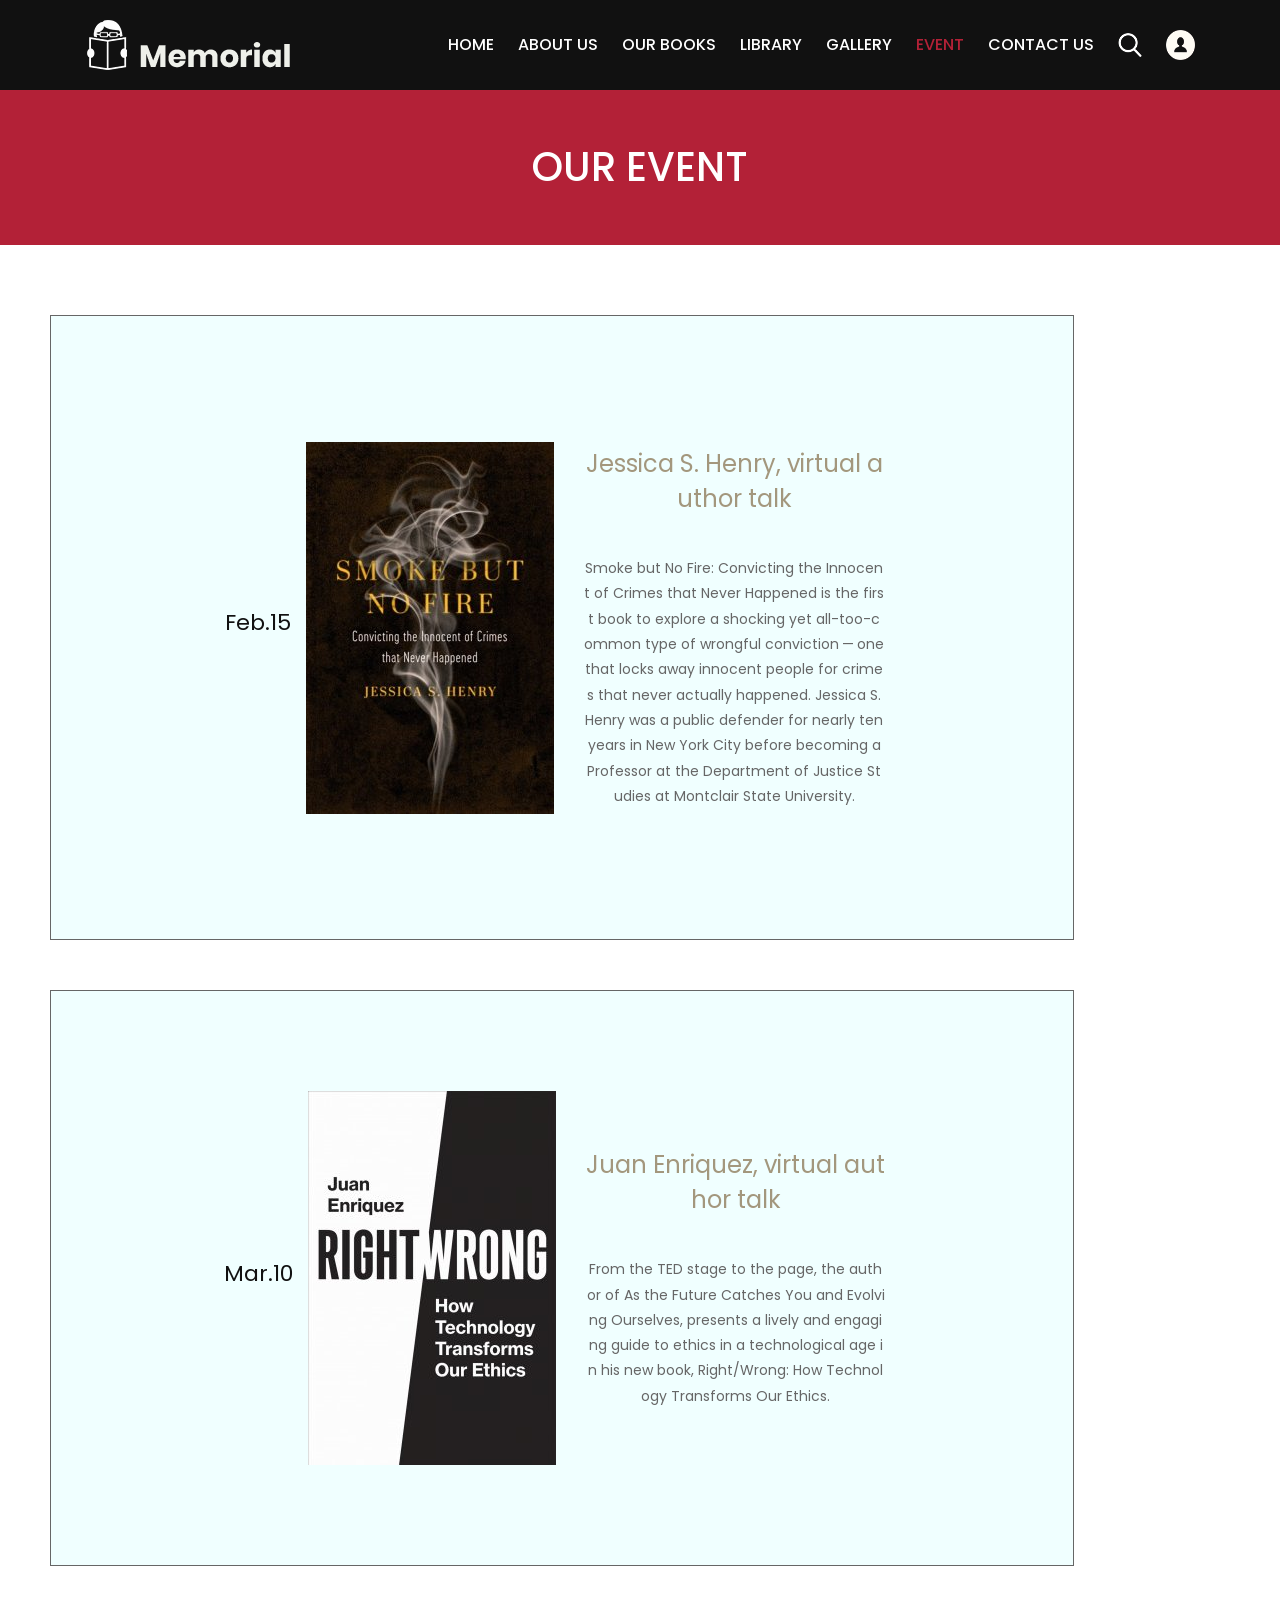
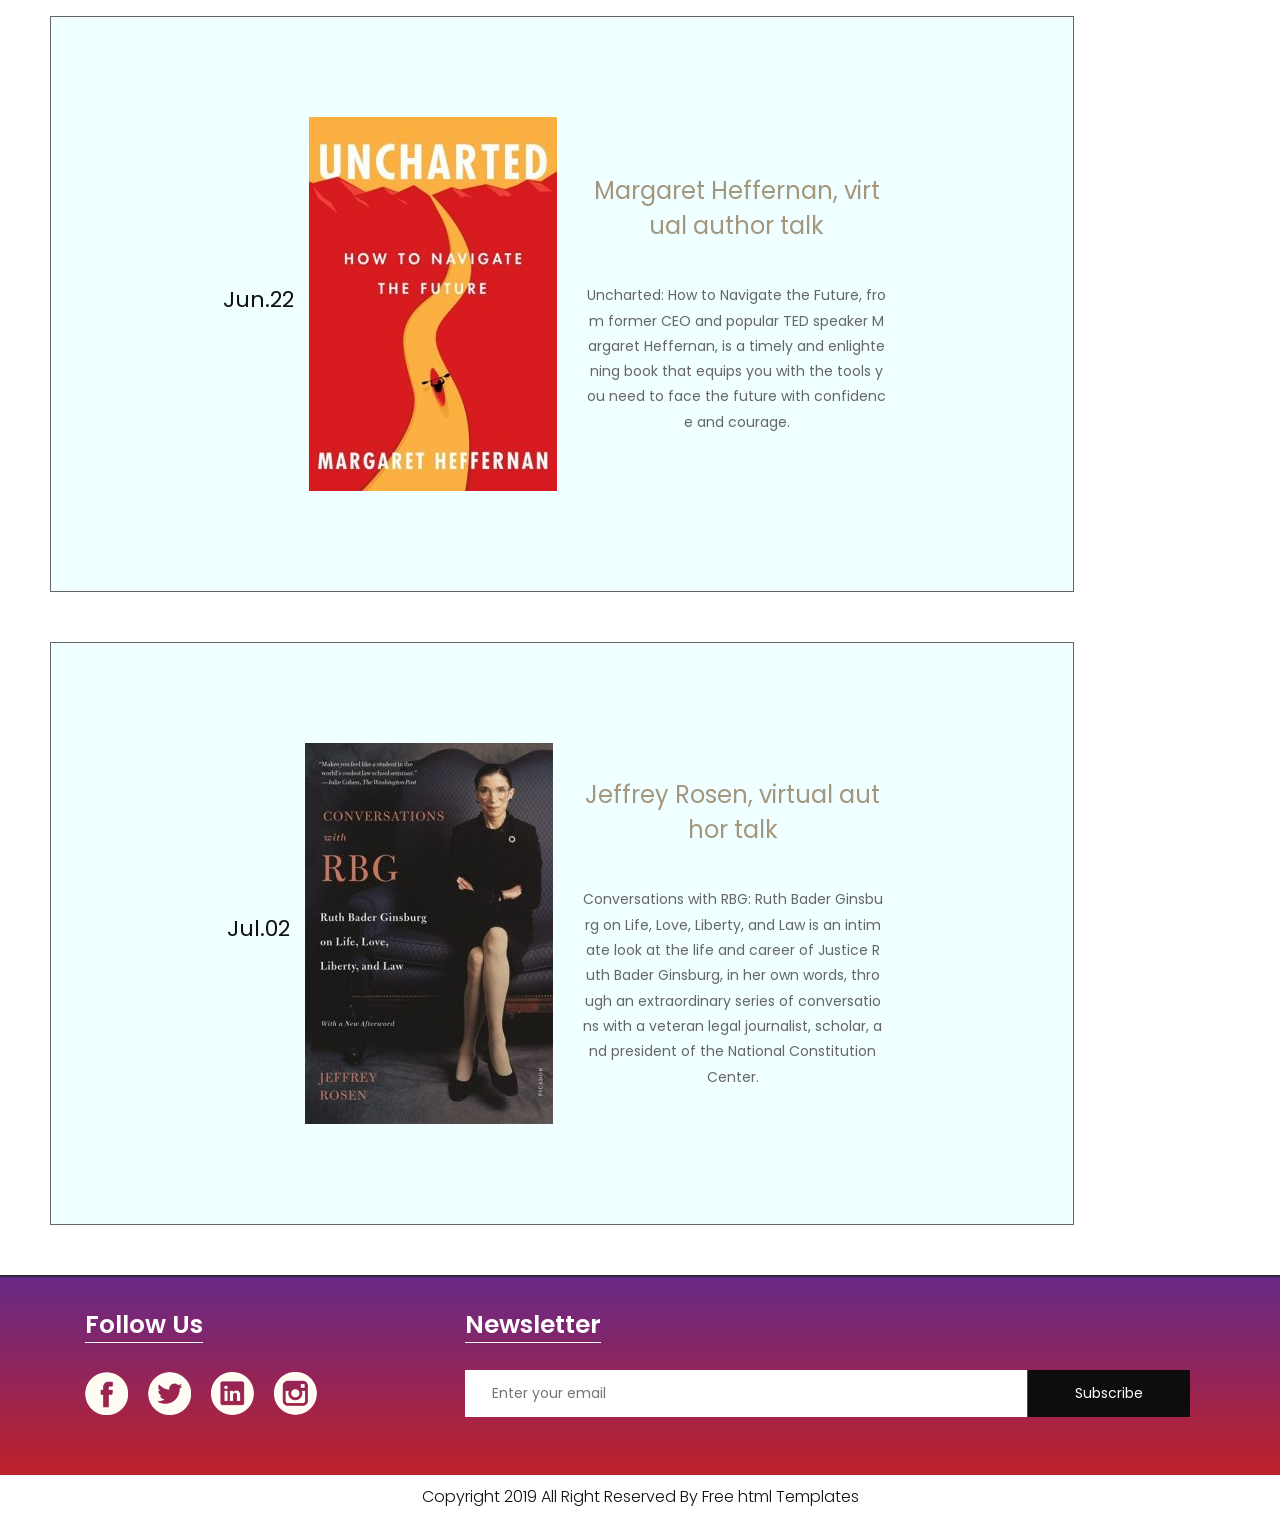
==== Breif_2/memorial/event.html @ 7fe06c8f "ajout maquettage et page html/css de page gallerie et event" ====
<!DOCTYPE html>
<html lang="en">
   <head>
      <!-- basic -->
      <meta charset="utf-8">
      <meta http-equiv="X-UA-Compatible" content="IE=edge">
      <!-- mobile metas -->
      <meta name="viewport" content="width=device-width, initial-scale=1">
      <meta name="viewport" content="initial-scale=1, maximum-scale=1">
      <!-- site metas -->
      <title>memorial books</title>
      <meta name="keywords" content="">
      <meta name="description" content="">
      <meta name="author" content="">
      <!-- bootstrap css -->
      <link rel="stylesheet" href="css/bootstrap.min.css">
      <!-- style css -->
      <link rel="stylesheet" href="css/style.css">
      <!-- Responsive-->
      <link rel="stylesheet" href="css/responsive.css">
      <!-- fevicon -->
      <link rel="icon" href="images/fevicon.png" type="image/gif" />
      <!-- Scrollbar Custom CSS -->
      <link rel="stylesheet" href="css/jquery.mCustomScrollbar.min.css">
      <!-- Style page Event -->
      <link rel="stylesheet" href="style.css">
      <!-- Tweaks for older IEs-->
      <!--[if lt IE 9]>
      <script src="https://oss.maxcdn.com/html5shiv/3.7.3/html5shiv.min.js"></script>
      <script src="https://oss.maxcdn.com/respond/1.4.2/respond.min.js"></script><![endif]-->
   </head>
   <!-- body -->
   <body class="main-layout">
      <!-- loader  -->
      <div class="loader_bg">
         <div class="loader"><img src="images/loading.gif" alt="#" /></div>
      </div>
      <!-- end loader -->
      <!-- header -->
      <header>
         <!-- header inner -->
         <div class="header">
            <div class="container">
               <div class="row">
                  <div class="col-xl-3 col-lg-3 col-md-3 col-sm-3 col logo_section">
                     <div class="full">
                        <div class="center-desk">
                           <div class="logo"> <a href="index.html"><img src="images/logo.png" alt="#"></a> </div>
                        </div>
                     </div>
                  </div>
                  <div class="col-xl-9 col-lg-9 col-md-9 col-sm-9">
                     <div class="menu-area">
                        <div class="limit-box">
                           <nav class="main-menu">
                              <ul class="menu-area-main">
                                 <li > <a href="index.html">Home</a> </li>
                                 <li > <a href="about.html">About us</a> </li>
                                 <li><a href="books.html">Our Books</a></li>
                                 <li><a href="library.html">library</a></li>
                                 <li><a href="gallerie.html">Gallery</a></li>
                                 <li class="active"><a href="event.html">Event</a></li>
                                 <li><a href="contact.html">Contact us</a></li>
                                 <li class="mean-last"> <a href="#"><img src="images/search_icon.png" alt="#" /></a> </li>
                                 <li class="mean-last"> <a href="#"><img src="images/top-icon.png" alt="#" /></a> </li>
                              </ul>
                           </nav>
                        </div>
                     </div>
                  </div>
               </div>
            </div>
         </div>
         </div>
         <!-- end header inner -->
      </header>
      <!-- end header -->
      <!-- about -->
      <div class="about-bg">
         <div class="container">
            <div class="row">
               <div class="col-xl-12 col-lg-12 col-md-12 col-sm-12">
                  <div class="abouttitle">
                     <h2> OUR EVENT</h2>
                  </div>
               </div>
            </div>
         </div>
      </div>
      <div class="Our Event">
         
      </div>
      <!-- end about -->
      <div class="Our Event"">
         <div class="container3">
            <div  class="box"><h2>Feb.15</h2><img src="images/jessicahenrybook_event.jpg"/> <div class="textareaa"><h1>Jessica S. Henry, virtual author talk </h1><span class="desc">Smoke but No Fire: Convicting the Innocent of Crimes that Never Happened is the first book to explore a shocking yet all-too-common type of wrongful conviction — one that locks away innocent people for crimes that never actually happened.</B> Jessica S. Henry was a public defender for nearly ten years in New York City before becoming a Professor at the Department of Justice Studies at Montclair State University.</span></div></div>
            <div  class="box"><h2>Mar.10</h2><img src="images/juan-enriquez-event.jpg"/><div class="textareaa"><h1>Juan Enriquez, virtual author talk</h1><span class="desc">From the TED stage to the page, the author of As the Future Catches You and Evolving Ourselves, presents a lively and engaging guide to ethics in a technological age in his new book, Right/Wrong: How Technology Transforms Our Ethics.</span></div></div>
            <div  class="box"><h2>Jun.22</h2><img src="images/margaret-heffernan-event.jpg"/><div class="textareaa"><h1>Margaret Heffernan, virtual author talk</h1><span class"desc">Uncharted: How to Navigate the Future, from former CEO and popular TED speaker Margaret Heffernan, is a timely and enlightening book that equips you with the tools you need to face the future with confidence and courage.</span></div></div>
            <div  class="box"><h2>Jul.02</h2><img src="images/jeffrey-rosen-book-event.jpg"/><div class="textareaa"><h1>Jeffrey Rosen, virtual author talk</h1><span class="desc">Conversations with RBG: Ruth Bader Ginsburg on Life, Love, Liberty, and Law is an intimate look at the life and career of Justice Ruth Bader Ginsburg, in her own words, through an extraordinary series of conversations with a veteran legal journalist, scholar, and president of the National Constitution Center.</span></div></div>
            
           
         </div>
      </div>
      <!-- footer -->
      <footer>
         <div class="footer">
            <div class="container">
               <div class="row pdn-top-30">
                  <div class="col-xl-4 col-lg-4 col-md-4 col-sm-12">
                     <div class="Follow">
                        <h3>Follow Us</h3>
                     </div>
                     <ul class="location_icon">
                        <li> <a href="#"><img src="icon/facebook.png"></a></li>
                        <li> <a href="#"><img src="icon/Twitter.png"></a></li>
                        <li> <a href="#"><img src="icon/linkedin.png"></a></li>
                        <li> <a href="#"><img src="icon/instagram.png"></a></li>
                     </ul>
                  </div>
                  <div class="col-xl-8 col-lg-8 col-md-8 col-sm-12">
                     <div class="Follow">
                        <h3>Newsletter</h3>
                     </div>
                     <input class="Newsletter" placeholder="Enter your email" type="Enter your email">
                     <button class="Subscribe">Subscribe</button>
                  </div>
               </div>
            </div>
         </div>
         <div class="copyright">
            <div class="container">
               <p>Copyright 2019 All Right Reserved By <a href="https://html.design/">Free html Templates</a></p>
            </div>
         </div>
      </footer>
      <!-- end footer -->
      <!-- Javascript files-->
      <script src="js/jquery.min.js"></script>
      <script src="js/popper.min.js"></script>
      <script src="js/bootstrap.bundle.min.js"></script>
      <script src="js/jquery-3.0.0.min.js"></script>
      <script src="js/plugin.js"></script>
      <!-- sidebar -->
      <script src="js/jquery.mCustomScrollbar.concat.min.js"></script>
      <script src="js/custom.js"></script>
   </body>
</html>
---- Breif_2/memorial/css/style.css ----
/*--------------------------------------------------------------------- File Name: style.css ---------------------------------------------------------------------*/
/*--------------------------------------------------------------------- import Fonts ---------------------------------------------------------------------*/
 @import url('https://fonts.googleapis.com/css?family=Rajdhani:300,400,500,600,700');
 @import url('https://fonts.googleapis.com/css?family=Poppins:100,100i,200,200i,300,300i,400,400i,500,500i,600,600i,700,700i,800,800i,900,900i');
/*****---------------------------------------- 1) font-family: 'Rajdhani', sans-serif;
 2) font-family: 'Poppins', sans-serif;
 ----------------------------------------*****/
/*--------------------------------------------------------------------- import Files ---------------------------------------------------------------------*/
 @import url(animate.min.css);
 @import url(normalize.css);
 @import url(font-awesome.min.css);
 @import url(meanmenu.css);
 @import url(owl.carousel.min.css);
 @import url(slick.css);
 @import url(jquery.fancybox.min.css);
 @import url(jquery-ui.css);
 @import url(nice-select.css);
/*--------------------------------------------------------------------- skeleton ---------------------------------------------------------------------*/
 * {
     box-sizing: border-box !important;
}
 body {
     color: #666666;
     font-size: 14px;
     font-family: 'poppins', sans-serif;
     line-height: 1.80857;
     font-weight: normal;
     overflow-x: hidden;
}
 a {
     color: #1f1f1f;
     text-decoration: none !important;
     outline: none !important;
     -webkit-transition: all .3s ease-in-out;
     -moz-transition: all .3s ease-in-out;
     -ms-transition: all .3s ease-in-out;
     -o-transition: all .3s ease-in-out;
     transition: all .3s ease-in-out;
}
 h1, h2, h3, h4, h5, h6 {
     letter-spacing: 0;
     font-weight: normal;
     position: relative;
     padding: 0 0 10px 0;
     font-weight: normal;
     line-height: normal;
     color: #111111;
     margin: 0 
}
 h1 {
     font-size: 24px 
}
 h2 {
     font-size: 22px 
}
 h3 {
     font-size: 18px 
}
 h4 {
     font-size: 16px 
}
 h5 {
     font-size: 14px 
}
 h6 {
     font-size: 13px 
}
 *, *::after, *::before {
     -webkit-box-sizing: border-box;
     -moz-box-sizing: border-box;
     box-sizing: border-box;
}
 h1 a, h2 a, h3 a, h4 a, h5 a, h6 a {
     color: #212121;
     text-decoration: none!important;
     opacity: 1 
}
 button:focus {
     outline: none;
}
 ul, li, ol {
     margin: 0px;
     padding: 0px;
     list-style: none;
}
 p {
     margin: 0px;
     font-weight: 300;
     font-size: 15px;
     line-height: 24px;
}
 a {
     color: #222222;
     text-decoration: none;
     outline: none !important;
}
 a, .btn {
     text-decoration: none !important;
     outline: none !important;
     -webkit-transition: all .3s ease-in-out;
     -moz-transition: all .3s ease-in-out;
     -ms-transition: all .3s ease-in-out;
     -o-transition: all .3s ease-in-out;
     transition: all .3s ease-in-out;
}
 img {
     max-width: 100%;
     height: auto;
}
 :focus {
     outline: 0;
}
 .btn-custom {
     margin-top: 20px;
     background-color: transparent !important;
     border: 2px solid #ddd;
     padding: 12px 40px;
     font-size: 16px;
}
 .lead {
     font-size: 18px;
     line-height: 30px;
     color: #767676;
     margin: 0;
     padding: 0;
}
 .form-control:focus {
     border-color: #ffffff !important;
     box-shadow: 0 0 0 .2rem rgba(255, 255, 255, .25);
}
 .navbar-form input {
     border: none !important;
}
 .badge {
     font-weight: 500;
}
 blockquote {
     margin: 20px 0 20px;
     padding: 30px;
}
 button {
     border: 0;
     margin: 0;
     padding: 0;
     cursor: pointer;
}
 .full {
     float: left;
     width: 100%;
}
 .layout_padding {
     padding-top: 90px;
     padding-bottom: 90px;
}
 .layout_padding_2 {
     padding-top: 75px;
     padding-bottom: 75px;
}
 .light_silver {
     background: #f9f9f9;
}
 .theme_bg {
     background: #38c8a8;
}
 .margin_top_30 {
     margin-top: 30px !important;
}
 .full {
     width: 100%;
     float: left;
     margin: 0;
     padding: 0;
}
/**-- heading section --**/
 .main_heading {
     text-align: center;
     display: flex;
     justify-content: center;
     position: relative;
     margin-bottom: 50px;
}
 .main_heading h2 {
     padding: 0;
     font-size: 48px;
     line-height: 60px;
     font-weight: 400;
     position: relative;
     letter-spacing: -0.5px;
     color: #114c7d;
     border-left: solid #38c8a8 10px;
     padding-left: 15px;
}
 .main_heading h2 strong {
     background: #38c8a8;
     color: #fff;
     font-weight: 600;
     padding: 0 15px;
     line-height: 68px;
}
 .white_heading_main h2 {
     color: #fff;
}
 .small_main_heading {
     margin-top: 25px;
     float: left;
     width: 100%;
     border-bottom: solid rgba(0, 0, 0, 0.07) 1px;
     margin-bottom: 25px;
}
 .small_main_heading h2 {
     padding: 2px 0 20px 0;
     color: #114c7d;
     font-weight: 400;
     font-size: 28px;
     background-image: url('../images/fevicon.png');
     background-repeat: no-repeat;
     padding-left: 55px;
     letter-spacing: -0.5px;
}
 .small_main_heading h2 strong {
     color: #38c8a8;
     font-weight: 600;
}
 .main_bt {
     background: transparent;
    color: #fff;
    padding: 15px 60px 15px 60px;
    float: left;
    font-size: 15px;
    font-weight: 400;
    border: solid #fff 2px;
    border-radius: 30px;
    margin: 63px 0px 60px 0px;
}
 a.readmore_bt {
     color: #fff;
     font-weight: 300;
     text-decoration: underline !important;
}
 .main_bt:hover, .main_bt:focus {
     background: #000;
    border: solid #000 2px;
    color: #fff;}


/**-- list icon --**/
 .ul_list_info_icon ul {
     list-style: none;
}
 .ul_list_info_icon ul li {
     display: inline;
     float: left;
     width: 100%;
}
 .ul_list_info_icon ul li img {
     width: 75px;
}
/*---------------------------- preloader area ----------------------------*/
 .loader_bg {
     position: fixed;
     z-index: 9999999;
     background: #fff;
     width: 100%;
     height: 100%;
}
 .loader {
     height: 100%;
     width: 100%;
     position: absolute;
     left: 0;
     top: 0;
     display: flex;
     justify-content: center;
     align-items: center;
}
 .loader img {
     width: 280px;
}
/*---------------------------- scroll to top area ----------------------------*/
 .scrollup {
     float: right;
     position: absolute;
     color: #fff;
     right: 20px;
     padding: 0px 5px;
     text-transform: uppercase;
     font-weight: 600;
     background: #38c8a8;
     position: fixed;
     bottom: 20px;
     z-index: 99;
     text-align: center;
     color: #fff;
     cursor: pointer;
     border-radius: 0px;
     opacity: 0;
     backface-visibility: hidden;
     -webkit-backface-visibility: hidden;
     transform: scale(1);
     -moz-transform: scale(1);
     -o-transform: scale(1);
     -webkit-transform: scale(1);
     transition: .2s all ease;
     -moz-transition: .2s all ease;
     -o-transition: .2s all ease;
     -webkit-transition: .2s all ease;
     width: 50px;
     height: 50px;
     border-radius: 100%;
     line-height: 48px;
     font-size: 16px;
}
 .scrollup.b-show_scrollBut {
     opacity: 1;
     visibility: visible;
}
 .top_awro {
     background: #ee4a79 none repeat scroll 0 0;
     cursor: pointer;
     padding: 6px 8px;
     position: fixed;
     bottom: 59px;
     right: 20px;
     display: none;
     height: 45px;
     width: 45px;
     border-radius: 50%;
     text-align: center;
     line-height: 30px;
     transition: all 0.5s ease;
}
 .sale_pro {
     background: #f25252 !important;
}
 .margin_top_50 {
     margin-top: 50px;
}
 .margin_bottom_30_all {
     margin-bottom: 30px;
}
 .text_align_center {
     text-align: center;
}
/*--------------------------------------------------------------------- header area ---------------------------------------------------------------------*/

.header {
    padding: 15px 0px;
    position: absolute;
    z-index: 999;
    width: 100%;
    left: 0;
    top: 0;
    background-color: #111;
}

.home_page .header {
    background: rgba(0,0,0,0.4);
}

 .logo {
     float: left;
}
 nav.main-menu {
     float: right;
     margin-left: 0;
}


ul.top_icon {
     float: right;
     padding-top: 17px;
}
 ul.top_icon li {
     float: left;
     
     color: #fff;
     display: flex;
     flex-wrap: wrap;
     align-items: center;
     padding-right: 20px;
}

ul.top_icon li:last-child { padding-right: 0px; }
 
ul.top_icon li a{ color: #fff; 
 }
 



 .menu-area-main li:hover a, .menu-area-main li:focus a {
     color: #b32137;
}
 .menu-area-main li.active a {
     color: #b32137;
}
 .right_cart_section {
     float: right;
     width: auto;
}
 .right_cart_section ul {
     float: left;
     min-height: auto;
     margin: 0;
     padding: 12px 0 0;
}
 .right_cart_section .cart_icons {
     padding: 18px 0 0;
}
 .main-menu ul > li nth:child(5) a {
     padding-right: 0px;
}
 .right_cart_section ul li {
     float: left;
     font-size: 17px;
     font-weight: 400;
     color: #fff;
     margin-right: 30px;
}
 .right_cart_section ul.cart_update li {
     font-size: 13px;
     color: #ccc;
     line-height: normal;
     margin: 0;
     font-weight: 300;
}
 .right_cart_section ul.cart_update li span {
     font-size: 18px;
     font-weight: 300;
     color: #fff;
     line-height: 21px;
}
 .right_cart_section ul li i {
     margin-right: 10px;
     margin-top: 5px;
     float: left;
     color: #fff;
     font-size: 21px;
}
 .right_cart_section ul li a {
     color: #fff;
}
/*-- end header middle --*/
 .top-bar-info {
     background: #111111;
     padding: 5px 0px;
}
 .top-menu-left {
     float: left;
}
 .top-menu-left li {
     position: relative;
     display: inline-block;
     margin-right: 11px;
     padding-right: 12px;
}
 .top-menu-left li::before {
     content: '';
     position: absolute;
     right: 0;
     top: 9px;
     height: 10px;
     border-right: 1px dotted #999;
}
 .top-menu-left li:last-child::before {
     display: none;
}
 .top-menu-left li:last-child {
     padding: 0px;
     margin: 0px;
}
 .top-menu-left li a {
     color: #ffffff;
     font-size: 12px;
     text-transform: uppercase;
     text-decoration: none;
}
 .top-menu-left li a:hover {
     color: #38c8a8;
}
 .right-dropdown-language {
     float: right;
     margin-left: 12px;
}
 .dropdown-bar .dropdown-link {
     position: absolute;
     z-index: 1009;
     top: 40px;
     left: 0;
     right: auto;
     min-width: 50px;
     padding: 15px;
     background: #ffffff;
     list-style: none;
     border: 2px solid #38c8a8;
     opacity: 0;
     visibility: hidden;
     -webkit-box-shadow: 0 0 10px rgba(0, 0, 0, 0.1);
     box-shadow: 0 0 10px rgba(0, 0, 0, 0.1);
     -webkit-transition: opacity 0.2s ease 0s, visibility 0.2s linear 0s;
     -o-transition: opacity 0.2s ease 0s, visibility 0.2s linear 0s;
     transition: opacity 0.2s ease 0s, visibility 0.2s linear 0s;
     text-align: left;
}
 .dropdown-bar:hover .dropdown-link {
     opacity: 1;
     visibility: visible;
     top: 25px;
}
 .dropdown-bar.right-dropdown-language>a::after {
     font-family: 'FontAwesome';
     content: "\f107";
     text-decoration: none;
     padding-left: 4px;
     color: #ffffff;
}
 .right-dropdown-language>a {
     line-height: 10px;
     padding: 5px 5px;
     cursor: pointer;
}
 .dropdown-bar .dropdown-link li a {
     color: #111111;
     display: block;
     font-size: 12px;
     line-height: 15px;
     padding: 5px 0;
}
 .dropdown-bar .dropdown-link li a:hover {
     color: #38c8a8;
}
 .dropdown-bar .dropdown-link li a img {
     margin-right: 7px;
}
 .dropdown-bar .dropdown-link li.active {
     font-weight: bold;
}
 .right-dropdown-language .dropdown-link {
     min-width: 100px;
     padding: 7px 10px;
     color: #111111;
}
 .dropdown-bar {
     position: relative;
     padding: 0 5px;
     font-size: 13px;
}
 .dropdown-bar .dropdown-link.right-sd {
     left: auto;
     right: 0;
}
 .right-dropdown-currency {
     float: right;
     margin-left: 12px;
}
 .dropdown-bar.right-dropdown-currency>a::after {
     font-family: 'FontAwesome';
     content: "\f107";
     text-decoration: none;
     padding-left: 4px;
     color: #ffffff;
}
 .right-dropdown-currency>a {
     line-height: 10px;
     padding: 5px 5px;
     cursor: pointer;
     color: #ffffff;
}
 .right-dropdown-currency .dropdown-link {
     min-width: 100px;
     padding: 7px 10px;
     color: #111111;
}
 .right-dropdown-currency .dropdown-link {
     min-width: 55px;
     padding: 7px 10px;
}
 .right-dropdown-currency .dropdown-link li a span.symbol {
     margin-right: 7px;
}
 #login-modal .modal-content {
     border-radius: 0px;
}
 #login-modal .modal-content .modal-header {
     background: #38c8a8;
     border-radius: 0;
}
 #login-modal .modal-content .modal-body .form-group input {
     background: #ffffff;
     border: 1px solid #c8c8c8;
     border-radius: 0px;
}
 #login-modal .modal-content .modal-body .form-group input:focus {
     border: 1px solid #c8c8c8 !important;
}
 #login-modal .modal-content form {
     margin-bottom: 10px;
}
 .modal-title {
     padding: 0px;
     color: #ffffff;
     font-size: 18px;
     text-transform: uppercase;
}
 .btn-template-outlined {
     background: #111111;
     color: #ffffff;
     border: none;
     border-radius: 0px;
}
 .btn-template-outlined i {
     padding-right: 10px;
}
 .text-muted {
     padding: 10px 0px;
}
 .slogan-line {
     float: right;
     color: #ffffff;
     font-size: 13px;
}
 .middle-area {
     padding: 30px 0px;
}
 .header-search {
     padding: 3px 0px;
}
 .header-search form {
     position: relative;
     -webkit-box-shadow: 0px 1px 10px -1px rgba(0, 0, 0, 0.2);
     box-shadow: 0px 1px 10px -1px rgba(0, 0, 0, 0.2);
}
 .header-search .btn-group.bootstrap-select {
     position: absolute;
     left: 0px;
     top: 0px;
}
 .header-search input {
     width: 100%;
     min-height: 45px;
     border-radius: 0px;
     border: none;
     padding-left: 15px;
     border: 1px solid #e0e7ed;
}
 .header-search form .search-btn {
     position: absolute;
     right: 0;
     top: 0;
     border: 0;
     color: #fff;
     font-size: 20px;
     padding: 4px 15px;
     border-radius: 0px;
     background-color: #38c8a8;
     cursor: pointer;
}
 .header-search form .search-btn:hover {
     background: #111111;
}
 .cart-box {
     float: right;
     margin-left: 10px;
     position: relative;
}
 .cart-content-box {
     position: absolute;
     z-index: 1009;
     top: 40px;
     left: auto;
     right: 0;
     min-width: 250px;
     max-width: 250px;
     padding: 15px;
     background: #ffffff;
     list-style: none;
     border: 2px solid #38c8a8;
     opacity: 0;
     visibility: hidden;
     -webkit-box-shadow: 0 0 10px rgba(0, 0, 0, 0.1);
     box-shadow: 0 0 10px rgba(0, 0, 0, 0.1);
     text-align: left;
     -webkit-transform: scaleY(0);
     transform: scaleY(0);
     -webkit-transform-origin: 0 0 0;
     transform-origin: 0 0 0;
     -webkit-transition: all 0.3s ease 0s;
     transition: all 0.3s ease 0s;
     transition: all 0.3s ease 0s;
}
 .cart-box:hover .cart-content-box {
     opacity: 1;
     visibility: visible;
     top: 100%;
     -webkit-transform: scaleY(1);
     transform: scaleY(1);
}
 .inner-cart {
     background: #38c8a8;
     border-radius: 2px;
     padding: 0px;
     color: #ffffff;
     position: relative;
     width: 40px;
     height: 40px;
     text-align: center;
}
 .cart-box .inner-cart:hover {
     color: #ffffff;
}
 .line-cart {
     float: left;
     line-height: 40px;
     margin-right: 9px;
}
 .cart-box a {
     display: inline-block;
}
 .cart-box a:hover {
     color: #38c8a8;
}
 .cart-box a span.icon {
     background: #38c8a8;
     width: 30px;
     height: 40px;
     display: inline-block;
     line-height: 40px;
     text-align: center;
     color: #ffffff;
     position: relative;
     border-radius: 2px;
}
 .cart-box a .p-up {
     position: absolute;
     right: -8px;
     top: -8px;
     line-height: initial;
     background: #38c8a8;
     padding: 3px;
     border-radius: 50%;
     width: 17px;
     height: 17px;
     font-size: 12px;
     text-align: center;
     line-height: 10px;
}
 .wish-box {
     float: right;
}
 .wish-box a {
     display: inline-block;
}
 .wish-box a:hover {
     color: #38c8a8;
}
 .wish-box a span.icon {
     background: #38c8a8;
     width: 40px;
     height: 40px;
     display: inline-block;
     line-height: 40px;
     text-align: center;
     color: #ffffff;
     position: relative;
     border-radius: 2px;
}
 .wish-box a span.icon:hover {
     background: #111111;
}
 .cart-content-right {
     padding: 5px 0px;
}
 .cart-content-box .items {
     text-align: center;
}
 .product-media {
     width: 60px;
     float: left;
     position: relative;
}
 .cart-content-box .items:hover .product-media::before {
     transform: scale(1);
     -webkit-transform: scale(1);
     -moz-transform: scale(1);
     -ms-transform: scale(1);
     -o-transform: scale(1);
}
 .product-media::before {
     position: absolute;
     content: '';
     z-index: 2;
     top: 0;
     left: 0;
     width: 100%;
     height: 100%;
     background-color: #38c8a8;
     opacity: 0.4;
     transform: scale(0);
     -webkit-transform: scale(0);
     -moz-transform: scale(0);
     -ms-transform: scale(0);
     -o-transform: scale(0);
     transition: all 0.5s ease;
     -webkit-transition: all 0.5s ease;
     -moz-transition: all 0.5s ease;
     -o-transition: all 0.5s ease;
}
 .cart-content-box .items .item .remove {
     position: absolute;
     right: 0px;
     top: 0px;
     background: #38c8a8;
     color: #ffffff;
     width: 20px;
     height: 20px;
     line-height: 18px;
     border-radius: 2px;
}
 .cart-content-box .items .item {
     margin-bottom: 10px;
     padding-bottom: 10px;
     border-bottom: 1px solid #e0e7ed;
     position: relative;
}
 .cart-content-box .items .item .product-info {
     padding-top: 10px;
     padding-left: 71px;
     text-align: left;
}
 .cart-content-box .items .item .remove:hover {
     background: #111111;
}
 .subtotal {
     text-align: left;
     text-transform: capitalize;
     color: #38c8a8;
     font-weight: 500;
     margin-bottom: 15px;
}
 .subtotal span {
     font-weight: bold;
     color: #111111;
     padding-left: 15px;
     float: right;
}
 .actions .btn-process {
     padding: 5px 16px;
     color: #ffffff;
     font-family: 'Roboto', sans-serif;
     font-size: 14px;
     border-radius: 2px;
     overflow: hidden;
}
 .actions .btn-process:hover {
     color: #ffffff;
}
 .line-cart {
     position: relative;
}
 .wish-box a span.icon span {
     position: absolute;
     right: -8px;
     top: -8px;
     line-height: initial;
     background: #38c8a8;
     padding: 3px;
     border-radius: 50%;
     width: 17px;
     height: 17px;
     font-size: 12px;
}
 .main-menu {
     text-align: center;
}
 .main-menu ul {
     margin: 0;
     list-style-type: none;
}
 .main-menu ul>li {
     display: inline-block;
     position: relative;
}
 .main-menu ul > li a {
     padding: 15px 10px;
     line-height: 20px;
     font-size: 16px;
     display: block;
     font-weight: 500;
     color: #fff;
     text-transform: uppercase;
}
 .main-menu ul li:last-child a {
     padding-right: 0;
}
 .sub-down li {
     background: #ffffff;
}
 .main-menu ul>li .sub-down li a {
     color: #114c7d;
     font-size: 15px;
     text-transform: capitalize;
     font-weight: 300;
     padding: 12px 5px;
     position: relative;
     border-bottom: solid #eee 1px;
}
 .main-menu ul>li .sub-down li a::before {
}
 .main-menu ul>li .sub-down li a:hover {
     color: #111111;
}
 .main-menu ul>li .sub-down li a:hover::before {
}
 .main-menu ul li:first-child {
     margin-left: 0;
}
 .main-menu ul>li>ul {
     opacity: 0;
     position: absolute;
     text-align: left;
     top: 100%;
     -webkit-transform: scaleY(0);
     transform: scaleY(0);
     -webkit-transform-origin: 0 0 0;
     transform-origin: 0 0 0;
     -webkit-transition: all 0.3s ease 0s;
     transition: all 0.3s ease 0s;
     visibility: hidden;
     width: 240px;
     z-index: 999;
     background: #fff;
     -webkit-box-shadow: 0 6px 12px rgba(0, 0, 0, .175);
     box-shadow: 0 6px 12px rgba(0, 0, 0, .175);
}
 .main-menu>ul>li:hover>ul {
     -webkit-transform: scaleY(1);
     transform: scaleY(1);
     visibility: visible;
     opacity: 1;
}
 .main-menu ul>li>ul>li {
     margin: 0px;
     position: relative;
     display: block;
}
 .main-menu ul>li>ul>li:hover>ul {
     -webkit-transform: scaleY(1);
     transform: scaleY(1);
     visibility: visible;
     opacity: 1;
     left: 100%;
     top: 10px;
}
 .main-menu ul>li>ul>li>a {
     background: none !important;
}
 .mean-container .mean-nav {
     margin-top: 0px;
     position: absolute;
     top: 100%;
}
 .main-menu ul>li {
     position: inherit;
     display: inline-block;
     vertical-align: middle;
}
 .main-menu ul>li:nth-child (6) {
     padding-right: 0px;
}
 .nav>li {
     position: inherit;
     display: inline-block;
     vertical-align: middle;
}
 .megamenu .sub-down {
     max-width: 1140px;
     width: 100%;
     left: 0;
     margin: 0 auto;
     right: 0;
     padding: 15px 0px;
}
 .sub-full {
}
 .simple-down {
     padding: 15px;
}
 .megamenu-categories {
     padding: 10px 0px;
}
 .sub-full.megamenu-categories li {
     display: block;
}
 .megamenu .sub-full.megamenu-categories ol li a {
     padding: 5px 0px;
     font-size: 15px !important;
     font-weight: 500;
}
 .sub-full.megamenu-categories ol li .category-title {
     padding: 15px 0px;
     font-size: 16px;
     font-weight: 600;
     text-transform: uppercase;
}
 .sub-full.megamenu-categories ol li .category-box a {
     padding: 5px 0px;
}
 .menu-add {
     padding: 30px 15px;
}
 .menu-add img {
     width: 100%;
}
 .main-w img {
     width: 100%;
}
 .women-box {
     position: relative;
}
 .women-box::before {
     content: "";
     position: absolute;
     background: rgba(0, 0, 0, 0.3);
     width: 100%;
     height: 100%;
}
 .banner-up-text {
     position: absolute;
     bottom: 10px;
     left: 0px;
     right: 0px;
     text-align: center;
}
 .text-a {
     color: #fff;
     text-transform: uppercase;
     font-size: 40px;
     line-height: 40px;
     font-weight: 700;
}
 .text-b {
     color: #fff;
     font-size: 28px;
     text-transform: uppercase;
     line-height: 30px;
     padding: 20px 0px;
}
 .text-c {
     color: #ffffff;
     font-size: 31px;
     font-weight: 300;
     text-transform: uppercase;
     line-height: 30px;
     padding-bottom: 20px;
}
 .megamenu .sub-full.megamenu-categories .women-box .banner-up-text a {
     background: #111111;
     color: #ffffff !important;
     display: inline-block;
     padding: 10px 16px;
     border-radius: 2px;
     overflow: hidden;
     font-size: 16px;
}
 .sticky-wrapper .sticky-wrapper-header {
     z-index: 20 !important;
     background: #ffffff;
}
 .is-sticky .sticky-wrapper-header .middle-area {
     padding: 10px 0px 
}
 .sticky-wrapper:not(.is-sticky) {
     height: auto !important;
}
 .hover-btn {
     display: inline-block;
     vertical-align: middle;
     -webkit-transform: perspective(1px) translateZ(0);
     transform: perspective(1px) translateZ(0);
     box-shadow: 0 0 1px rgba(0, 0, 0, 0);
     position: relative;
     background: #111111;
     -webkit-transition-property: color;
     transition-property: color;
     -webkit-transition-duration: 0.3s;
     transition-duration: 0.3s;
}
 .hover-btn::before {
     content: "";
     position: absolute;
     z-index: -1;
     top: 0;
     bottom: 0;
     left: 0;
     right: 0;
     background: #38c8a8;
     -webkit-transform: scaleX(0);
     transform: scaleX(0);
     -webkit-transform-origin: 50%;
     transform-origin: 50%;
     -webkit-transition-property: transform;
     transition-property: transform;
     -webkit-transition-duration: 0.3s;
     transition-duration: 0.3s;
     -webkit-transition-timing-function: ease-out;
     transition-timing-function: ease-out;
     display: block !important;
}
 .hover-btn:hover::before, .hover-btn:focus::before, .hover-btn:active::before {
     -webkit-transform: scaleX(1);
     transform: scaleX(1);
}
 .hover-btn:hover, .hover-btn:focus, .hover-btn:active {
     color: white;
     box-shadow: none;
}
 .btn-secondary.focus, .btn-secondary:focus {
     box-shadow: none;
}
 .img-responsive {
     max-width: 100%;
}
 .padding_right_15_inner {
     padding-right: 15px;
}
 .padding_left_15_inner {
     padding-left: 15px;
}
 .dark_bg {
     background: #114c7d;
}
/*--------------------------------------------------------------------- top banner area ---------------------------------------------------------------------*/
 .top-banner-slider {
     overflow: hidden;
     clear: both;
     height: 600px;
}
 .top-banner-slider .heroslider {
     margin: 0px;
     padding: 0px;
     border: none;
     position: relative;
     border-radius: 0;
}
 .swiper-overlay {
     height: 100%;
     position: relative;
}
 .swiper-overlay {
     background: rgba(0, 0, 0, 0.5);
     content: "";
     width: 100%;
     height: 100%;
     left: 0px;
     top: 0px;
}
 .heroslider .container {
     position: relative;
     height: 100%;
     padding-left: 0;
     padding-right: 0;
     z-index: 5;
}
 .swiper-container {
     width: 100%;
     height: 100%;
}
 .heroslider .slider-01 {
     width: 100%;
     background-image: url(../images/slider-01.jpg);
     background-size: cover;
     background-position: center;
}
 .heroslider .slider-02 {
     width: 100%;
     background-image: url(../images/slider-02.jpg);
     background-size: cover;
     background-position: center;
}
 .heroslider .slider-03 {
     width: 100%;
     background-image: url(../images/slider-03.jpg);
     background-size: cover;
     background-position: center;
}
 .heroslider .slides li {
     height: 600px;
}
 .top-banner-slider .heroslider .slides li::before {
     content: "";
     position: absolute;
     background: rgba(0, 0, 0, 0.4);
     height: 100%;
     width: 100%;
     left: 0px;
     top: 0px;
}
 .top-banner-slider .flex_caption3 {
     position: absolute;
     z-index: 30;
     left: 0;
     right: 0;
     bottom: 50px;
     margin: 0 -15px;
     display: flex;
}
 a.slide_banner {
     position: relative;
     display: inline-block;
     margin: 0 12px 0 15px;
}
 .slide1_banner1 {
     width: 570px;
}
 .slide1_banner2 {
     width: 270px;
}
 .slide1_banner3 {
     width: 270px;
}
 .top-banner-slider .flex_caption1 {
     text-align: center;
     position: absolute;
     z-index: 30;
     left: 0;
     right: 0;
     margin: 0 auto;
     top: 31%;
     max-width: 720px;
     width: 100%;
     text-transform: uppercase;
     color: #333;
}
 .top-banner-slider .flex_caption1 .title1 {
     font-size: 36px;
     font-weight: 300;
     color: #ffffff;
}
 .top-banner-slider .flex_caption1 .title2 {
     font-size: 60px;
     font-weight: 900;
     color: #ffffff;
}
 .top-banner-slider .flex_caption2 {
     text-align: center;
}
 .top-banner-slider .flex_caption2 {
     position: absolute;
     z-index: 30;
     left: 0;
     top: 20%;
     display: table;
     width: 177px;
     height: 177px;
     background-color: #242424;
}
 .top-banner-slider .flex_caption2 .middle {
     display: table-cell;
     vertical-align: middle;
     text-transform: uppercase;
     text-align: center;
     font-weight: 700;
     line-height: 31px;
     font-size: 26px;
     color: #fff;
     transition: all 0.1s ease-in-out;
     -webkit-transition: all 0.1s ease-in-out;
}
 .top-banner-slider .flex_caption2 .middle:hover {
     background: #38c8a8;
}
 .top-banner-slider .flex_caption2 span {
     display: block;
     font-weight: 100;
     line-height: 36px;
     font-size: 34px;
}
 a.slide_banner::before {
     content: '';
     position: absolute;
     left: 0;
     top: 0;
     right: 0;
     bottom: 0;
     opacity: 0;
     border: 2px solid #ffffff;
     transition: all 0.1s ease-in-out;
     -webkit-transition: all 0.1s ease-in-out;
}
 a.slide_banner:hover::before {
     left: -7px;
     top: -7px;
     right: -7px;
     bottom: -7px;
     opacity: 1;
}
 .flex-control-nav {
     background: #38c8a8;
     bottom: 0px;
     position: relative;
}
 .flex-control-nav li {
     line-height: 10px;
}
 .flex-control-paging li a {
     background: rgba(255, 255, 255, 1);
     border: 2px solid #ffffff;
}
 .flex-control-paging li a.flex-active {
     border: 2px solid #ffffff;
}
 .flex-direction-nav a {
     background: #111111;
     text-align: center;
}
 .heroslider:hover .flex-direction-nav .flex-prev:hover {
     background: #38c8a8;
}
 .heroslider:hover .flex-direction-nav .flex-next:hover {
     background: #38c8a8;
}
 .flex-direction-nav a::before {
     color: #ffffff;
}
 .top-banner-slider .swiper-pagination {
     padding: 10px 0px;
}
 .heroslider .swiper-pagination {
     bottom: 0px;
     background: #38c8a8;
}
 .heroslider .swiper-pagination .swiper-pagination-bullet-active {
     background: #fff;
}
 .heroslider .swiper-pagination::before {
     content: "";
     width: 22px;
     height: 22px;
     position: absolute;
     left: -10px;
     top: 4px;
     z-index: -1;
     background: #e12d4f;
     -webkit-transform: rotate(45deg);
     transform: rotate(45deg);
}
 .heroslider .swiper-pagination::after {
     content: "";
     width: 22px;
     height: 22px;
     position: absolute;
     right: -10px;
     top: 4px;
     z-index: -1;
     background: #e12d4f;
     -webkit-transform: rotate(45deg);
     transform: rotate(45deg);
}
 .heroslider .swiper-pagination.swiper-pagination-bullets-dynamic {
     overflow: visible;
     width: 110px !important;
}
 .heroslider .swiper-pagination .swiper-pagination-bullet {
     opacity: 1;
}
 input[type="checkbox"].styled:checked+label:after, input[type="radio"].styled:checked+label:after {
     font-family: 'FontAwesome';
     content: "\f00c";
}
 input[type="checkbox"] .styled:checked+label::before, input[type="radio"] .styled:checked+label::before {
     color: #fff;
}
 input[type="checkbox"] .styled:checked+label::after, input[type="radio"] .styled:checked+label::after {
     color: #fff;
}
/*--------------------------------------------------------------------- layout new css ---------------------------------------------------------------------*/
 .relative {
    position: absolute;
     right: 0;
     top: 53%;
     transform: translateY(-47%);
    bottom: auto;
     text-align: left;
     padding: 0;
}
 .banner-main {
    position: relative;
}
 .banner-main .carousel-caption h1 {
    font-size: 51px;
     line-height: 72px;
     color: #fff;
     font-weight: bold;
     padding-bottom: 35px;
     padding-top: 25px;
}

 
 .banner-main .carousel-caption p {
    font-size: 18px;
     line-height: 30px;
     color: #fff;
}
 .carousel-indicators .active {
    background-color: #18bb18;
}
 .carousel-indicators li {
    background-color: #000;
     width: 20px;
     height: 20px;
     border-radius:20px;
}



 .banner-main .carousel-indicators {
    right: inherit;
}


ul.locat_icon {
     list-style: none;
     margin: 0;
     padding: 0;
     width: 100%;
     float: left;
}
 ul.locat_icon li {
     float: left;
     height: 70px;
     color: #fff;
     display: flex;
     flex-wrap: wrap;
     align-items: center;
     padding-right: 20px;
}

ul.locat_icon li:last-child { padding-right: 0px; }
 
ul.locat_icon li a{
 margin-bottom: 23px;}



 .about {
    
     background: url(../images/about-bg.jpg);
     background-size: 100% 100%;
     background-repeat: no-repeat;
     background-position: center center;
     padding: 90px 0px;
}
 .aboutheading {
    text-align: center;
    padding-bottom: 50px;
}
 .aboutheading h2 {
     padding: 0px 0px 20px 0px;
     font-size: 50px;
     font-weight: bold;
     color: #b32137;
     line-height: 50px;
}

.aboutheading span {
     color:#141012; 
     font-size: 17px;
     line-height: 32px;
}

.black {color: #141012 }
.about .about-box {

    

}
 .about .about-box figure {
    margin: 0px;
     
}
 .about .about-box p {
    font-size: 17px;
     line-height: 32px;
     color: #141012;
     
}
 .about .about-box a{
     width: 200px;
     font-size: 17px;
     padding: 20px 0px;
     background-color: #81256c;
     color: #fff;
     display: inline-block;
     line-height: 20px;
     border-radius: 30px;
     text-align: center;
     margin-top: 30px;
}
 .about .about-box a:hover {
    color: #fff;
     background-color: #81256c;
}

.border {border-radius: 30px; border: #81256c solid 2px !important; padding: 40px 40px;} 

 .Library {
     background-color: #fff;
     padding: 90px 0px;
}
 .Library .titlepage {
     text-align: center;
     padding-bottom: 54px;
}
 .Library .titlepage h2 {
     padding: 0px 0px 20px 0px;
     font-size: 50px;
     font-weight: bold;
     color: #b32137;
     line-height: 50px;
}
 
 .Library .titlepage span {
    color:#141012; 
     font-size: 17px;
     line-height: 32px;
}

.bg {background-color: #81256c;}

.Library-box {
    padding: 20px 0px 10px 0px;
}
.bg .Library-box figure {margin: 0;}

.read-more {
    justify-content: center;
    display: flex;
}



.read-more a{
     width: 200px;
     font-size: 17px;
     padding: 20px 0px;
     background-color: #81256c;
     color: #fff;
     display: inline-block;
     line-height: 20px;
     border-radius: 30px;
     text-align: center;
     margin-top: 30px;}

.read-more a:hover {background-color:  #000;}


.box {display: flex; align-items: center; flex-wrap: wrap; text-align: center;}
.Books {
     background-color: #fff;
     
}
 .Books .titlepage {
     text-align: center;
     padding-bottom: 65px;
}
 .Books .titlepage h2 {
     padding: 0px 0px 20px 0px;
     font-size: 50px;
     font-weight: bold;
     color: #b32137;
     line-height: 50px;
}
 
 .Books .titlepage span {
    color:#141012; 
     font-size: 17px;
     line-height: 32px;
}


.Books .book-box figure {margin: 0px;} 

.Books p {
     padding: 30px 46px;
color: #141012;
font-size: 17px;
line-height: 30px;
text-align: center;
}






 
 .contact_form {
     background: #114c7d;
     padding: 45px;
}

 
.Contact {
    background-color: #282727;
    margin-top: 90px;
    padding: 90px 0px 90px 0px;
    min-height: 450px;
}

 .Contact .titlepage3 {
     padding-bottom: 40px;
}
 .Contact .titlepage3 h2 {
     font-size: 30px;
     line-height: 31px;
     color: #fff;
     padding-bottom: 0px;
     font-weight: 600;
}
.form-control {
    border: #fff solid 1px;
    padding: 15px 20px;
    border-radius: inherit;
    color: #cfcece;
    font-weight: 300;
    font-size: 18px;
}
 .form-control:focus, .form-control:hover {
     box-shadow: none;
}
.textarea {
    padding: 10px 20px 10px 20px;
    color: #655f5f !important;
    width: 100%;
    border: none;
    height: auto;
    min-height: 150px;
    font-size: 18px;
    font-weight: 300;
    margin-bottom: 30px;
    margin-top: 0;
}
.home_page .textarea {
    min-height: auto;
    height: 59px;
    border: none;
}
.send-btn {
    font-size: 20px;
    border: #81256c solid 2px;
    padding: 7px 69px;
    background-color: #81256c;
    color: #fff;
    margin-left: 15px;
    margin-top: 20px;
    margin: 0 auto;
}

 .send-btn:hover {
     background-color: #fff;

border: #fff solid 2px;

color: #000;
}
 .footer {
     background: url(../images/footer-bg.jpg);
     padding-bottom: 35px;
     background-size: 100% 100%;
background-repeat: no-repeat;
background-position: center center;
}
 
 .footer .Follow {
    margin-bottom: 27px;
}


 .footer .Follow h3 {
     color: #fff;
     font-size: 25px;
     line-height: 30px;
     font-weight: 600;
border-bottom: #fff solid 1px;
    border-bottom-width: 1px;
border-width: 1px;
display: inline-block;
padding-bottom: 2px;}
 .coa {
    color: #12dc12;
}
 
 
 .footer .Newsletter  {

    padding: 13px 26px;
        padding-top: 10px;
        padding-right: 26px;
        padding-bottom: 10px;
        padding-left: 26px;
    border: #fff solid 1px;
    width: 77%;


 }

.footer .Subscribe {

    padding: 10px 46px;
margin-left: -3px;
border: #0e0c0c solid 1px;
background: #0e0c0c;
color: #fff;

}
 .pdn-top-30 {
    padding-top: 35px;
}
 ul.location_icon {
     list-style: none;
     margin: 0;
     padding: 0;
     width: 100%;
     float: left;
}
 ul.location_icon li {
     float: left;
     height: 70px;
     color: #fff;
     display: flex;
     flex-wrap: wrap;
     align-items: center;
     padding-right: 20px;
}

ul.location_icon li:last-child { padding-right: 0px; }
 
ul.location_icon li a{
 margin-bottom: 23px;}
 
 ul.location_icon span {
    font-size: 17px;
     font-weight: 400;
}
 
 .copyright {
     background-color: #fff;
     padding: 10px 0px;
}
 .copyright p {
     color: #120f0f;
     font-size: 16px;
     text-align: center;
}
 .copyright a {
    color: #120f0f;
}
 .copyright a:hover {
    color: #81256c;
}
/*--------------------------------------------------------------------- inner_page css ---------------------------------------------------------------------*/
 .about_page .about {
    margin-bottom: 90px;
}
 .about-bg {
    background-color: #b32137;



margin-top: 90px;
}


.Books-bg .titlepage {margin-top: 90px;}


.Books-bg .read-more { margin-bottom: 90px; } 
 .about-bg .abouttitle h2 {
     color: #fff;
     text-transform: uppercase;
     font-size: 40px;
     line-height: 45px;
     padding: 40px 0;
     font-weight: 500;
     text-align: center;
}

.contact-page  .Contact {margin-top: 0px;}
.contact-page .form-control  { margin-bottom: 20px;} 
 
/** slider arrow **/
---- Breif_2/memorial/css/responsive.css ----
/*--------------------------------------------------------------------- File Name: responsive.css ---------------------------------------------------------------------*/


/*------------------------------------------------------------------- 991px x 768px ---------------------------------------------------------------------*/

@media only screen and (min-width: 768px) and (max-width: 991px) {
    .main-menu ul>li a {
        padding: 20px 20px 20px;
    }
    .header-search {
        padding: 15px 0px;
    }
}


/*------------------------------------------------------------------- 767px x 599px ---------------------------------------------------------------------*/

@media only screen and (min-width: 599px) and (max-width: 767px) {
    .logo {
        text-align: center;
    }
    .cart-content-right {
        padding-bottom: 5px;
    }
    .mg {
        margin: 0px 0px;
    }
    .menu-area-main {
        height: 256px;
        overflow-y: auto;
    }
    .megamenu>.row [class*="col-"] {
        padding: 0px;
    }
    .menu-area-main .megamenu .men-cat {
        padding: 0px 15px;
    }
    .menu-area-main .megamenu .women-cat {
        padding: 0px 15px;
    }
    .menu-area-main .megamenu .el-cat {
        padding: 0px 15px;
    }
    .mean-container .mean-nav ul li a.mean-expand {
        height: 19px;
    }
    .category-box.women-box {
        display: none;
    }
    .cart-box {
        display: inline-block;
        margin: 0px 30px;
    }
    .wish-box {
        float: none;
        margin: 0px 30px;
        display: inline-block;
    }
    .menu-add {
        display: none;
    }
    .category-box {
        display: none;
    }
    .mean-container .mean-nav ul li ol {
        padding: 0px;
    }
    .mean-container .mean-nav ul li a {
        padding: 10px 20px;
        width: 94.8%;
    }
    .mean-container .mean-nav ul li li a {
        width: 92%;
        padding: 1em 4%;
    }
    .mean-container .mean-nav ul li li li a {
        width: 100%;
    }
    .header-search {
        padding: 15px 0px;
    }
    #collapseFilter.d-md-block {
        padding: 30px 0px;
    }
}


/*------------------------------------------------------------------- 599px x 280px ---------------------------------------------------------------------*/

@media only screen and (min-width: 280px) and (max-width: 599px) {
    .cart-content-right {
        padding-bottom: 5px;
    }
    .megamenu>.row [class*="col-"] {
        padding: 0px;
    }
    .menu-area-main .megamenu .men-cat {
        padding: 0px 15px;
    }
    .menu-area-main .megamenu .women-cat {
        padding: 0px 15px;
    }
    .menu-area-main .megamenu .el-cat {
        padding: 0px 15px;
    }
    .mean-container .mean-nav ul li a {
        padding: 1em 4%;
        width: 92%;
    }
    .mean-container .mean-nav ul li li a {
        width: 90%;
        padding: 1em 5%;
    }
    .mean-container .sub-full.megamenu-categories ol li a {
        padding: 5px 0px;
        text-transform: capitalize;
        width: 100%;
    }
    .megamenu .sub-full.megamenu-categories .women-box .banner-up-text a {
        width: auto;
        border: none;
        float: none;
    }
    .menu-area-main {
        height: 290px;
        overflow-y: auto;
    }
    .mean-container .mean-nav ul li a.mean-expand {
        top: 0;
    }
}

@media (min-width: 992px) and (max-width: 1199px) {
    .main-menu ul>li a {
        padding: 11px 9px 0 9px;
    }
    .full-slider_cont h1 {
        font-size: 51px;
        line-height: 61px;
    }
    .relative {
        top: 59%;
        transform: translateY(-50%);
    }
    .banner-main .carousel-caption h1 {
        font-size: 27px;
        padding-bottom: 6px;
        line-height: 38px;
    }
    .main_bt {
        padding: 10px 30px 10px 30px;
        margin: 21px 0px 21px 0px;
    }
    .footer .Newsletter {
        width: 72%;
    }
    ul.location_icon li {
        padding-right: 20px;
    }
}

@media (min-width: 768px) and (max-width: 991px) {
    .main-menu ul>li a {
        padding: 11px 8px 0 8px;
    }
    .full-slider_cont h1 {
        font-size: 40px;
        line-height: 50px;
    }
    .relative {
        top: 58%;
    }
    .banner-main .carousel-caption h1 {
        font-size: 21px;
        padding-bottom: 6px;
        line-height: 27px;
    }
    .banner-main .carousel-caption p {
        font-size: 16px;
        line-height: 21px;
    }
    .main_bt {
        padding: 10px 30px 10px 30px;
        margin: 10px 0px 11px 0px;
    }
    .button_section {
        padding-top: 10px;
    }
    .mean-last {
        display: none !important;
    }
    .pnd-top {
        margin-top: 0px !important;
    }
    .button_section {
        padding-top: 20px;
    }
    .about .about-box {
        margin-bottom: 20px;
    }
    .about-bg {
        margin-top: 73px;
    }
    .footer .Newsletter {
        width: 62%;
    }
    ul.location_icon li {
        padding-right: 12px;
    }
}

@media (min-width: 576px) and (max-width: 767px) {
    .logo {
        padding-top: 6px;
    }
    .header {
        padding-bottom: 11px;
    }
    .mean-last {
        display: none;
    }
    .relative {
        top: 58%;
    }
    .banner-main .carousel-caption h1 {
        font-size: 18px;
        padding-bottom: 6px;
        line-height: 22px;
    }
    .banner-main .carousel-caption p {
        font-size: 16px;
        line-height: 21px;
    }
    .main_bt {
        padding: 4px 30px 4px 30px;
        margin: 3px 0px 3px 0px;
    }
    .button_section {
        padding-top: 10px;
    }
    ul.locat_icon {
        display: none;
    }
    .about .about-box {
        margin-bottom: 20px;
    }
    .book-box {
        text-align: center;
        margin-bottom: 20px;
    }
    .Books p {
        padding: 10px 35px 30px 35px;
    }
    .form-control {
        margin-bottom: 20px;
    }
    .about-bg {
        margin-top: 66px;
    }
    .footer .Newsletter {
        width: 67%;
    }
    ul.location_icon {
        margin-bottom: 25px;
    }
}

@media (max-width: 575px) {
    .header {
        padding-bottom: 0;
    }
    .logo {
        float: none;
        text-align: center;
        padding-bottom: 11px;
    }
    ul.locat_icon {
        display: none;
    }
    .header {
        position: inherit;
    }
    .relative {
        top: 50%;
        transform: translateY(-50%);
    }
    .carousel-item img {
        height: 294px;
    }
    .banner-main .carousel-caption h1 {
        font-size: 18px;
        padding-bottom: 6px;
        line-height: 22px;
    }
    .banner-main .carousel-caption p {
        font-size: 16px;
        line-height: 21px;
    }
    .main_bt {
        padding: 4px 30px 4px 30px;
        margin: 3px 0px 3px 0px;
    }
    .button_section {
        padding-top: 10px;
    }
    .mean-last {
        display: none;
    }
    .mean-container .mean-bar {
        margin-top: 0;
    }
    ul.location_icon {
        margin-bottom: 25px;
    }
    .border {
        padding: 10px 10px;
    }
    .about .about-box {
        margin-bottom: 20px;
    }
    .Library .titlepage h2 {
        padding: 0px 0px 20px 0px;
    }
    .book-box {
        margin-bottom: 20px;
    }
    .Books p {
        padding: 10px 35px 30px 35px;
    }
    .form-control {
        margin-bottom: 20px;
    }
    .about-bg {
        margin-top: 0px;
    }
    .footer .Newsletter {
        width: 60%;
    }
    .footer .Subscribe {
        padding: 10px 22px;
    }
}
---- Breif_2/memorial/style.css ----
.container2
{
    
    display: flex;
    flex-wrap: wrap;
    justify-content: center;
    width:100%;
    margin:70px auto 0;
    height: 30%;


    
    
    
}
.container2 .boxx
{
    position: relative;
    width:300px;
    min-height: 300px;
    margin: 20px;
    padding: 30px;
    overflow: hidden;
    
    
}
p span
{
    font-size: 15px;
    font-weight:500;
}

.boxx img
{
    height: 300px;
}


.container3
{
    
 
    width:100%;
    margin:70px auto 0;
    height: 30%;


    
    
    
}
.container3 .box
{
    position: relative;
    width:80%;
    min-height: 300px;
    margin: 50px;
    padding: 100px;
    overflow: hidden;
    display: flex;
    flex-direction: row;
    align-items: center;
    justify-content: center;
    border: 1px solid;
    background-color: azure;
    

}


.box
{
    margin: 20px;
    padding: 50px;
    
}

.textareaa h1,.textareaa span{
    display: flex;
    flex-direction: column;
    align-items: center;
    justify-content: flex-start;
    word-break:break-all;
    width: 200px;
    min-width: 300px;
    margin: 30px;
}
h1
{
    color: #A3977D;

}
h2
{
    margin: 15px;
}
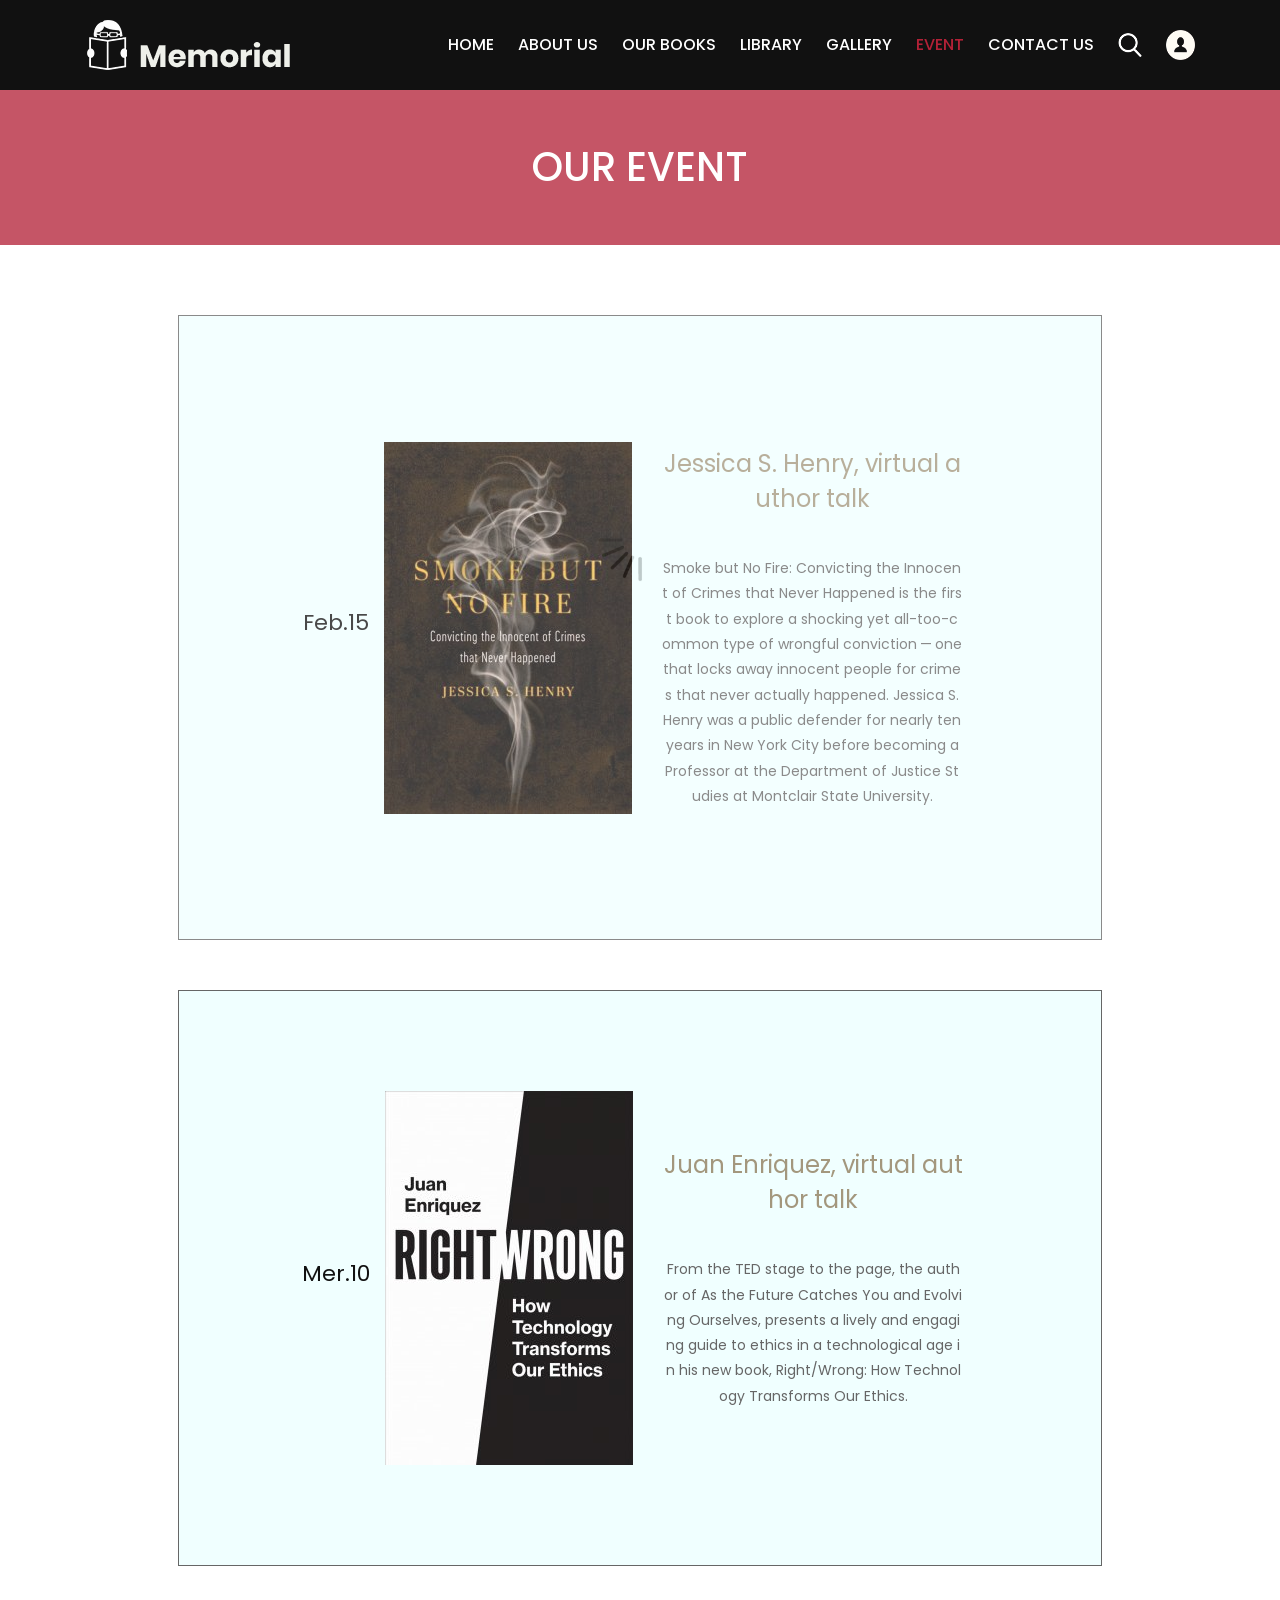
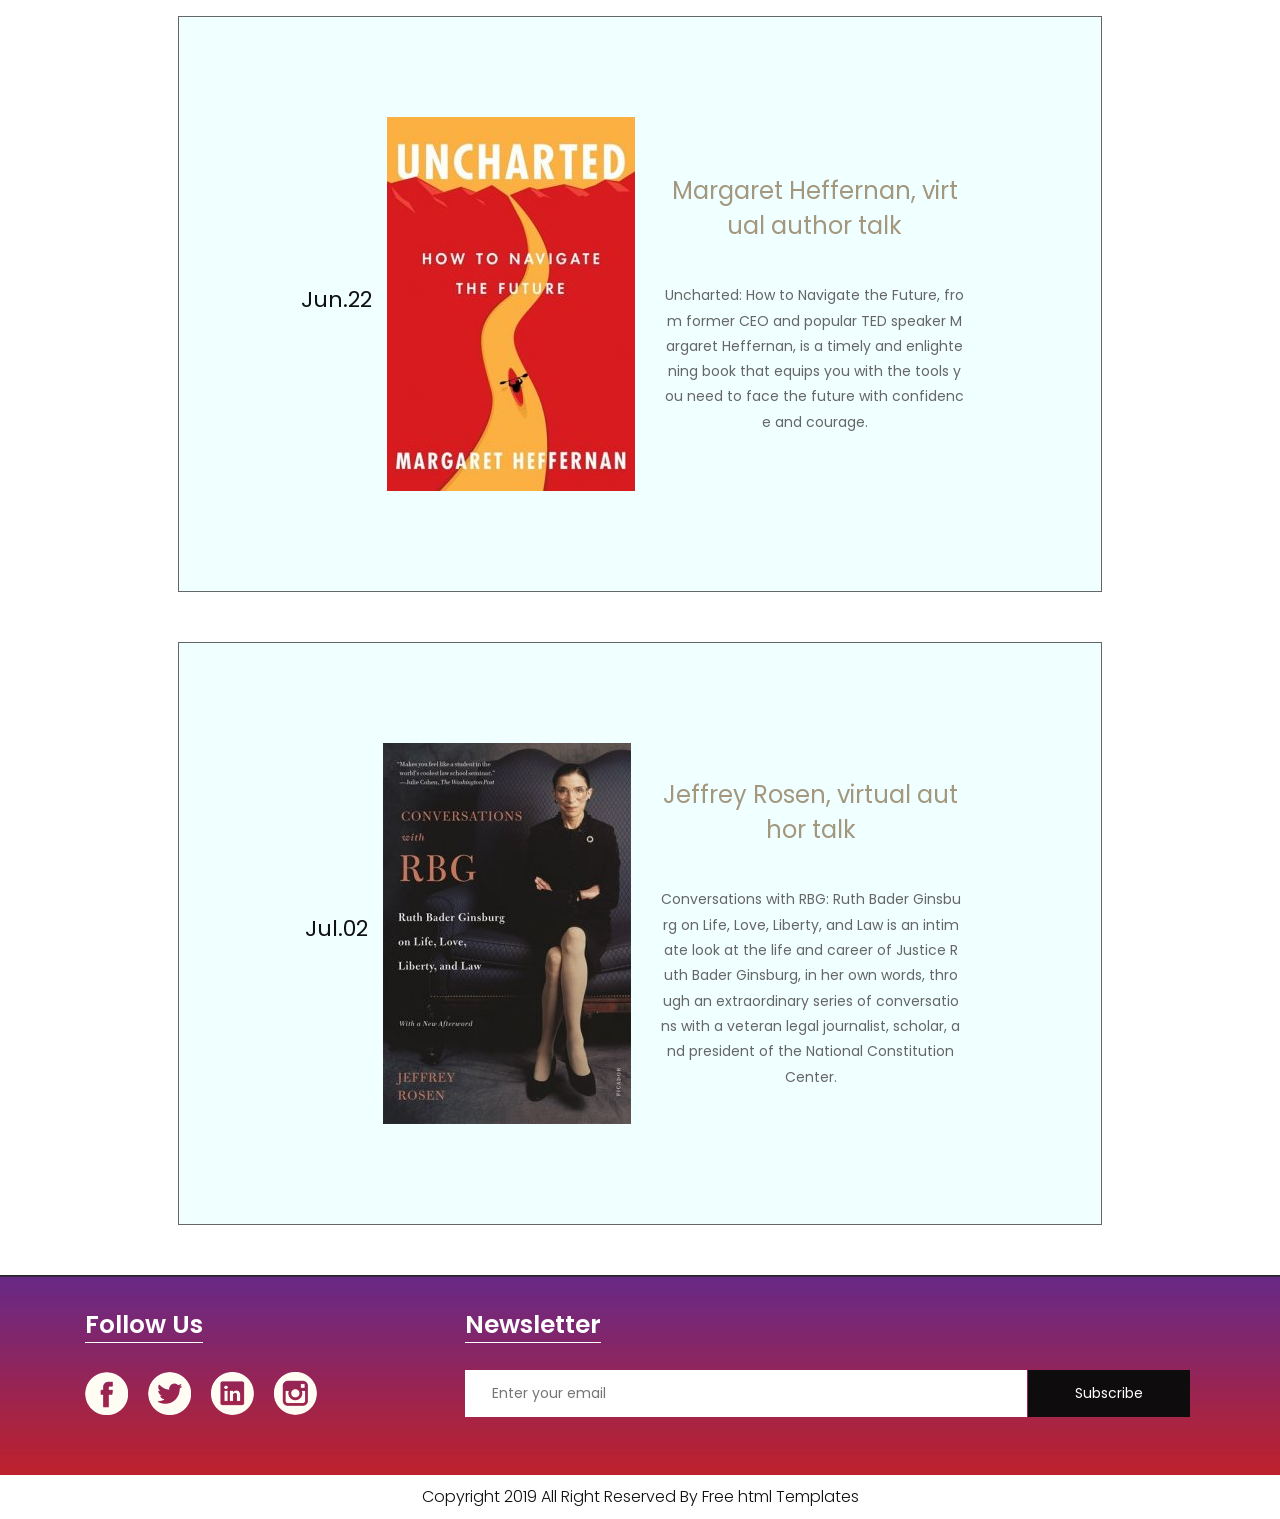
==== commit 9910e99e: "modification de fichier XD" ====
--- a/Breif_2/memorial/event.html
+++ b/Breif_2/memorial/event.html
@@ -94,7 +94,7 @@
       <div class="Our Event"">
          <div class="container3">
             <div  class="box"><h2>Feb.15</h2><img src="images/jessicahenrybook_event.jpg"/> <div class="textareaa"><h1>Jessica S. Henry, virtual author talk </h1><span class="desc">Smoke but No Fire: Convicting the Innocent of Crimes that Never Happened is the first book to explore a shocking yet all-too-common type of wrongful conviction — one that locks away innocent people for crimes that never actually happened.</B> Jessica S. Henry was a public defender for nearly ten years in New York City before becoming a Professor at the Department of Justice Studies at Montclair State University.</span></div></div>
-            <div  class="box"><h2>Mar.10</h2><img src="images/juan-enriquez-event.jpg"/><div class="textareaa"><h1>Juan Enriquez, virtual author talk</h1><span class="desc">From the TED stage to the page, the author of As the Future Catches You and Evolving Ourselves, presents a lively and engaging guide to ethics in a technological age in his new book, Right/Wrong: How Technology Transforms Our Ethics.</span></div></div>
+            <div  class="box"><h2>Mer.10</h2><img src="images/juan-enriquez-event.jpg"/><div class="textareaa"><h1>Juan Enriquez, virtual author talk</h1><span class="desc">From the TED stage to the page, the author of As the Future Catches You and Evolving Ourselves, presents a lively and engaging guide to ethics in a technological age in his new book, Right/Wrong: How Technology Transforms Our Ethics.</span></div></div>
             <div  class="box"><h2>Jun.22</h2><img src="images/margaret-heffernan-event.jpg"/><div class="textareaa"><h1>Margaret Heffernan, virtual author talk</h1><span class"desc">Uncharted: How to Navigate the Future, from former CEO and popular TED speaker Margaret Heffernan, is a timely and enlightening book that equips you with the tools you need to face the future with confidence and courage.</span></div></div>
             <div  class="box"><h2>Jul.02</h2><img src="images/jeffrey-rosen-book-event.jpg"/><div class="textareaa"><h1>Jeffrey Rosen, virtual author talk</h1><span class="desc">Conversations with RBG: Ruth Bader Ginsburg on Life, Love, Liberty, and Law is an intimate look at the life and career of Justice Ruth Bader Ginsburg, in her own words, through an extraordinary series of conversations with a veteran legal journalist, scholar, and president of the National Constitution Center.</span></div></div>
             
--- a/Breif_2/memorial/style.css
+++ b/Breif_2/memorial/style.css
@@ -41,7 +41,7 @@
 {
     
  
-    width:100%;
+    width:80%;
     margin:70px auto 0;
     height: 30%;
 
@@ -53,7 +53,7 @@
 .container3 .box
 {
     position: relative;
-    width:80%;
+    
     min-height: 300px;
     margin: 50px;
     padding: 100px;
